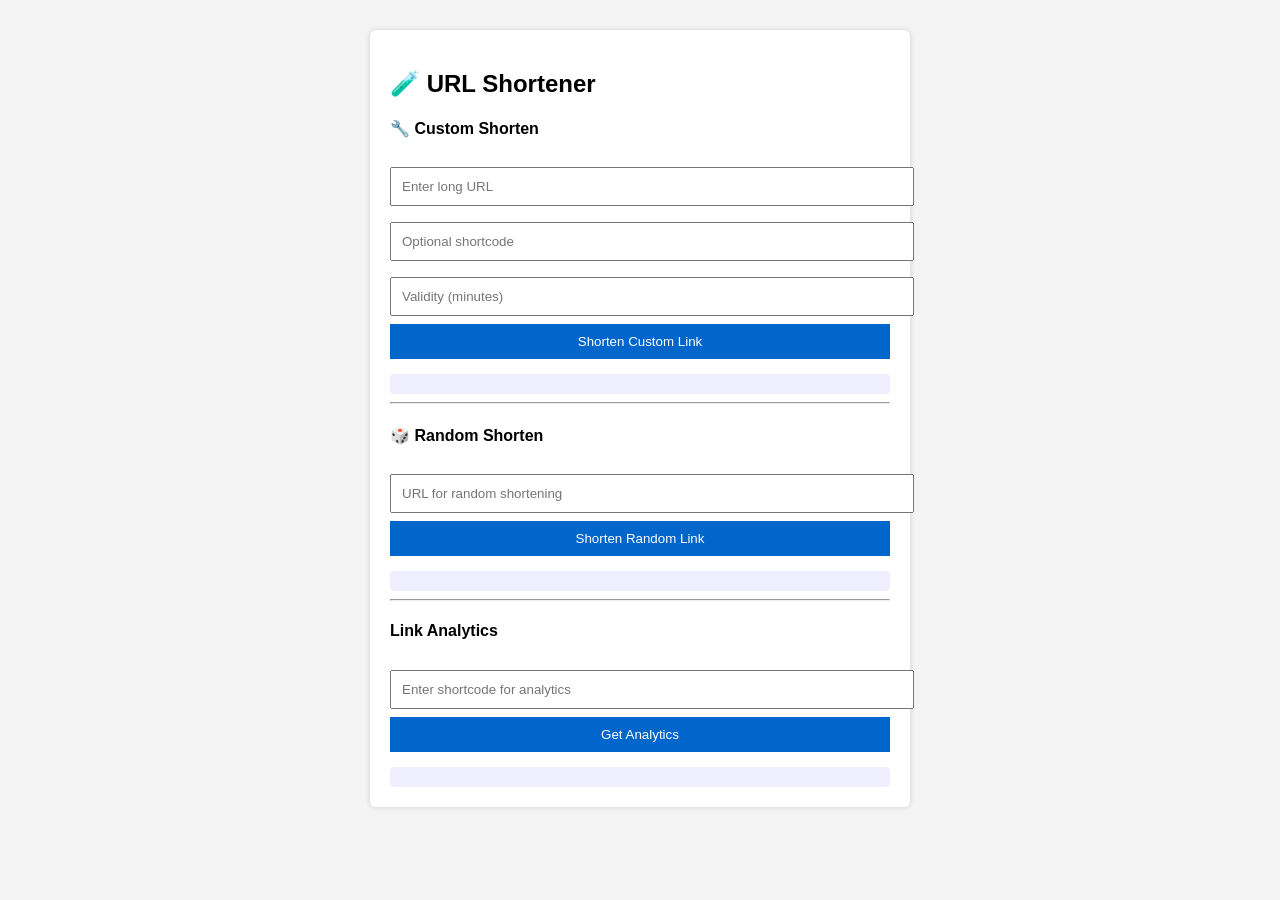
==== index.html @ e74d1ef2 "Added frontend files to root for GitHub Pages" ====
<!DOCTYPE html>
<html lang="en">
  <head>
    <meta charset="UTF-8" />
    <meta name="viewport" content="width=device-width, initial-scale=1.0" />
    <title>URL Shortener</title>
    <link rel="stylesheet" href="style.css" />
  </head>
  <body>
    <div class="container">
      <h2>🧪 URL Shortener</h2>

      <!-- Custom Shorten -->
      <h4>🔧 Custom Shorten</h4>
      <input type="text" id="url" placeholder="Enter long URL" />
      <input type="text" id="shortcode" placeholder="Optional shortcode" />
      <input type="number" id="validity" placeholder="Validity (minutes)" />
      <button onclick="shorten()">Shorten Custom Link</button>

      <div id="result" class="output"></div>

      <hr />

      <!-- Random Shorten -->
      <h4>🎲 Random Shorten</h4>
      <input
        type="text"
        id="randomUrl"
        placeholder="URL for random shortening"
      />
      <button onclick="shortenRandom()">Shorten Random Link</button>

      <div id="randomResult" class="output"></div>

      <hr />

      <!-- Analytics -->
      <h4>Link Analytics</h4>
      <input
        type="text"
        id="analyticsCode"
        placeholder="Enter shortcode for analytics"
      />
      <button onclick="getAnalytics()">Get Analytics</button>

      <div id="analyticsResult" class="output"></div>
    </div>

    <script src="script.js"></script>
  </body>
</html>
---- style.css ----
body {
  font-family: sans-serif;
  background: #f4f4f4;
  margin: 0;
  padding: 30px;
}
.container {
  max-width: 500px;
  margin: auto;
  background: white;
  padding: 20px;
  border-radius: 6px;
  box-shadow: 0 0 5px #ccc;
}
input {
  width: 100%;
  padding: 10px;
  margin: 8px 0;
}
button {
  padding: 10px;
  width: 100%;
  background-color: #0066cc;
  color: white;
  border: none;
  cursor: pointer;
}
.output {
  background: #eef;
  padding: 10px;
  margin-top: 15px;
  border-radius: 4px;
  white-space: pre-wrap;
}
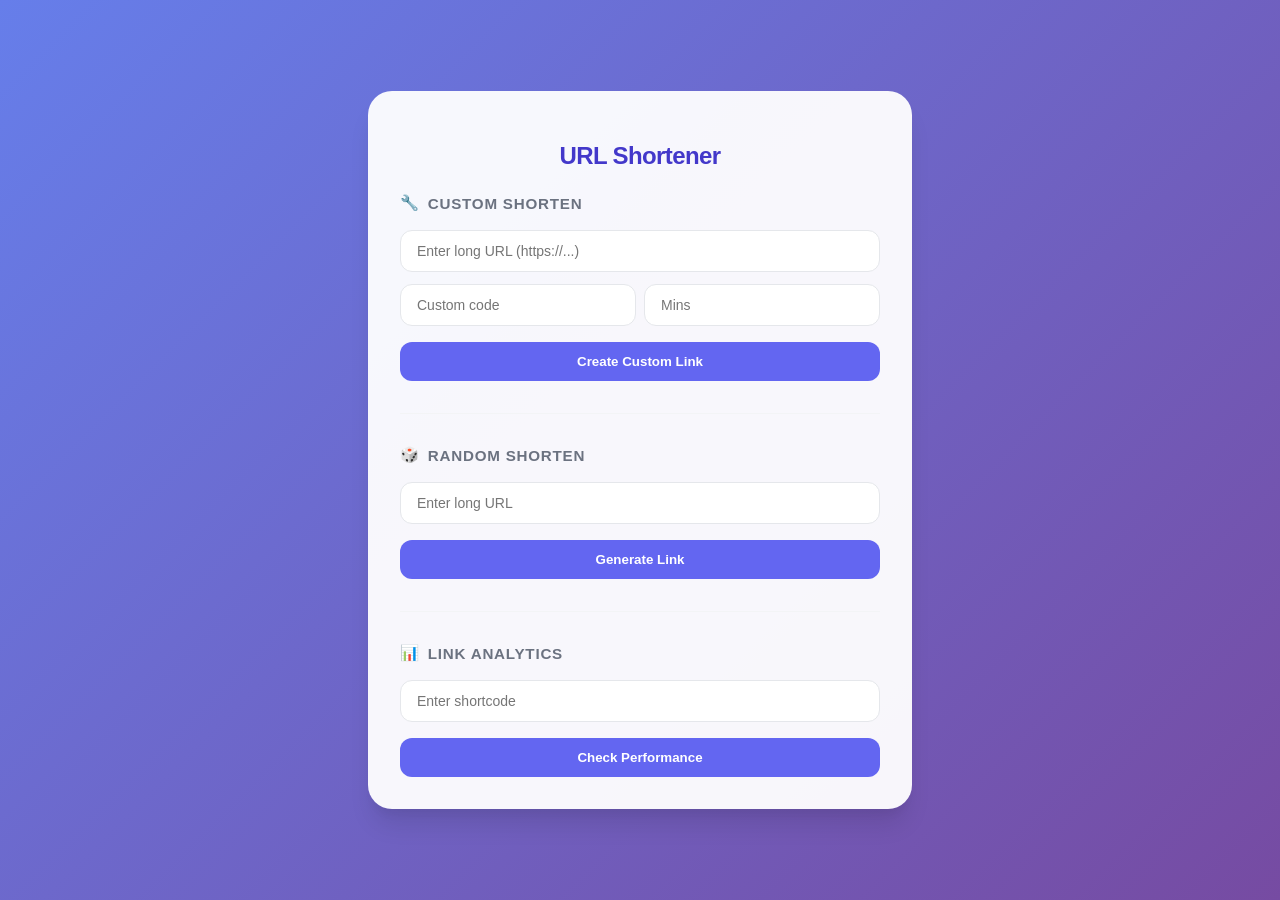
==== commit d7059523: "Enhanced the UI" ====
--- a/index.html
+++ b/index.html
@@ -8,44 +8,38 @@
   </head>
   <body>
     <div class="container">
-      <h2>🧪 URL Shortener</h2>
+      <h2>URL Shortener</h2>
 
-      <!-- Custom Shorten -->
-      <h4>🔧 Custom Shorten</h4>
-      <input type="text" id="url" placeholder="Enter long URL" />
-      <input type="text" id="shortcode" placeholder="Optional shortcode" />
-      <input type="number" id="validity" placeholder="Validity (minutes)" />
-      <button onclick="shorten()">Shorten Custom Link</button>
-
-      <div id="result" class="output"></div>
+      <section>
+        <h4><span>🔧</span> Custom Shorten</h4>
+        <input type="text" id="url" placeholder="Enter long URL (https://...)" />
+        <div style="display: flex; gap: 8px;">
+          <input type="text" id="shortcode" placeholder="Custom code" />
+          <input type="number" id="validity" placeholder="Mins" />
+        </div>
+        <button onclick="shorten()">Create Custom Link</button>
+        <div id="result" class="output"></div>
+      </section>
 
       <hr />
 
-      <!-- Random Shorten -->
-      <h4>🎲 Random Shorten</h4>
-      <input
-        type="text"
-        id="randomUrl"
-        placeholder="URL for random shortening"
-      />
-      <button onclick="shortenRandom()">Shorten Random Link</button>
-
-      <div id="randomResult" class="output"></div>
+      <section>
+        <h4><span>🎲</span> Random Shorten</h4>
+        <input type="text" id="randomUrl" placeholder="Enter long URL" />
+        <button onclick="shortenRandom()">Generate Link</button>
+        <div id="randomResult" class="output"></div>
+      </section>
 
       <hr />
 
-      <!-- Analytics -->
-      <h4>Link Analytics</h4>
-      <input
-        type="text"
-        id="analyticsCode"
-        placeholder="Enter shortcode for analytics"
-      />
-      <button onclick="getAnalytics()">Get Analytics</button>
-
-      <div id="analyticsResult" class="output"></div>
+      <section>
+        <h4><span>📊</span> Link Analytics</h4>
+        <input type="text" id="analyticsCode" placeholder="Enter shortcode" />
+        <button onclick="getAnalytics()">Check Performance</button>
+        <div id="analyticsResult" class="output"></div>
+      </section>
     </div>
 
     <script src="script.js"></script>
   </body>
-</html>
+</html>
--- a/style.css
+++ b/style.css
@@ -1,34 +1,110 @@
+:root {
+  --primary: #6366f1;
+  --primary-hover: #4f46e5;
+  --bg-gradient: linear-gradient(135deg, #667eea 0%, #764ba2 100%);
+  --card-bg: rgba(255, 255, 255, 0.95);
+  --text-main: #1f2937;
+  --text-muted: #6b7280;
+}
+
 body {
-  font-family: sans-serif;
-  background: #f4f4f4;
+  font-family: 'Inter', -apple-system, BlinkMacSystemFont, "Segoe UI", Roboto, sans-serif;
+  background: var(--bg-gradient);
+  min-height: 100vh;
   margin: 0;
-  padding: 30px;
+  display: flex;
+  align-items: center;
+  justify-content: center;
+  color: var(--text-main);
 }
+
 .container {
-  max-width: 500px;
-  margin: auto;
-  background: white;
-  padding: 20px;
-  border-radius: 6px;
-  box-shadow: 0 0 5px #ccc;
+  max-width: 480px;
+  width: 90%;
+  background: var(--card-bg);
+  padding: 2rem;
+  border-radius: 1.5rem;
+  box-shadow: 0 20px 25px -5px rgba(0, 0, 0, 0.1), 0 10px 10px -5px rgba(0, 0, 0, 0.04);
 }
+
+h2 {
+  text-align: center;
+  margin-bottom: 1.5rem;
+  font-weight: 800;
+  letter-spacing: -0.025em;
+  color: #4338ca;
+}
+
+h4 {
+  margin-top: 1.5rem;
+  margin-bottom: 0.75rem;
+  font-size: 0.95rem;
+  text-transform: uppercase;
+  letter-spacing: 0.05em;
+  color: var(--text-muted);
+  display: flex;
+  align-items: center;
+  gap: 8px;
+}
+
 input {
   width: 100%;
-  padding: 10px;
-  margin: 8px 0;
+  padding: 12px 16px;
+  margin: 6px 0;
+  border: 1px solid #e5e7eb;
+  border-radius: 0.75rem;
+  box-sizing: border-box;
+  font-size: 14px;
+  transition: all 0.2s ease;
+  outline: none;
 }
+
+input:focus {
+  border-color: var(--primary);
+  box-shadow: 0 0 0 4px rgba(99, 102, 241, 0.1);
+}
+
 button {
-  padding: 10px;
   width: 100%;
-  background-color: #0066cc;
+  padding: 12px;
+  margin-top: 10px;
+  background-color: var(--primary);
   color: white;
   border: none;
+  border-radius: 0.75rem;
+  font-weight: 600;
   cursor: pointer;
+  transition: transform 0.1s ease, background-color 0.2s ease;
 }
+
+button:hover {
+  background-color: var(--primary-hover);
+}
+
+button:active {
+  transform: scale(0.98);
+}
+
+hr {
+  border: 0;
+  height: 1px;
+  background: #f3f4f6;
+  margin: 2rem 0;
+}
+
 .output {
-  background: #eef;
-  padding: 10px;
-  margin-top: 15px;
-  border-radius: 4px;
-  white-space: pre-wrap;
+  background: #f9fafb;
+  padding: 12px;
+  margin-top: 1rem;
+  border-radius: 0.75rem;
+  font-family: 'SFMono-Regular', Consolas, monospace;
+  font-size: 0.85rem;
+  border-left: 4px solid var(--primary);
+  color: #374151;
+  word-break: break-all;
+}
+
+/* Hide empty output divs */
+.output:empty {
+  display: none;
 }
